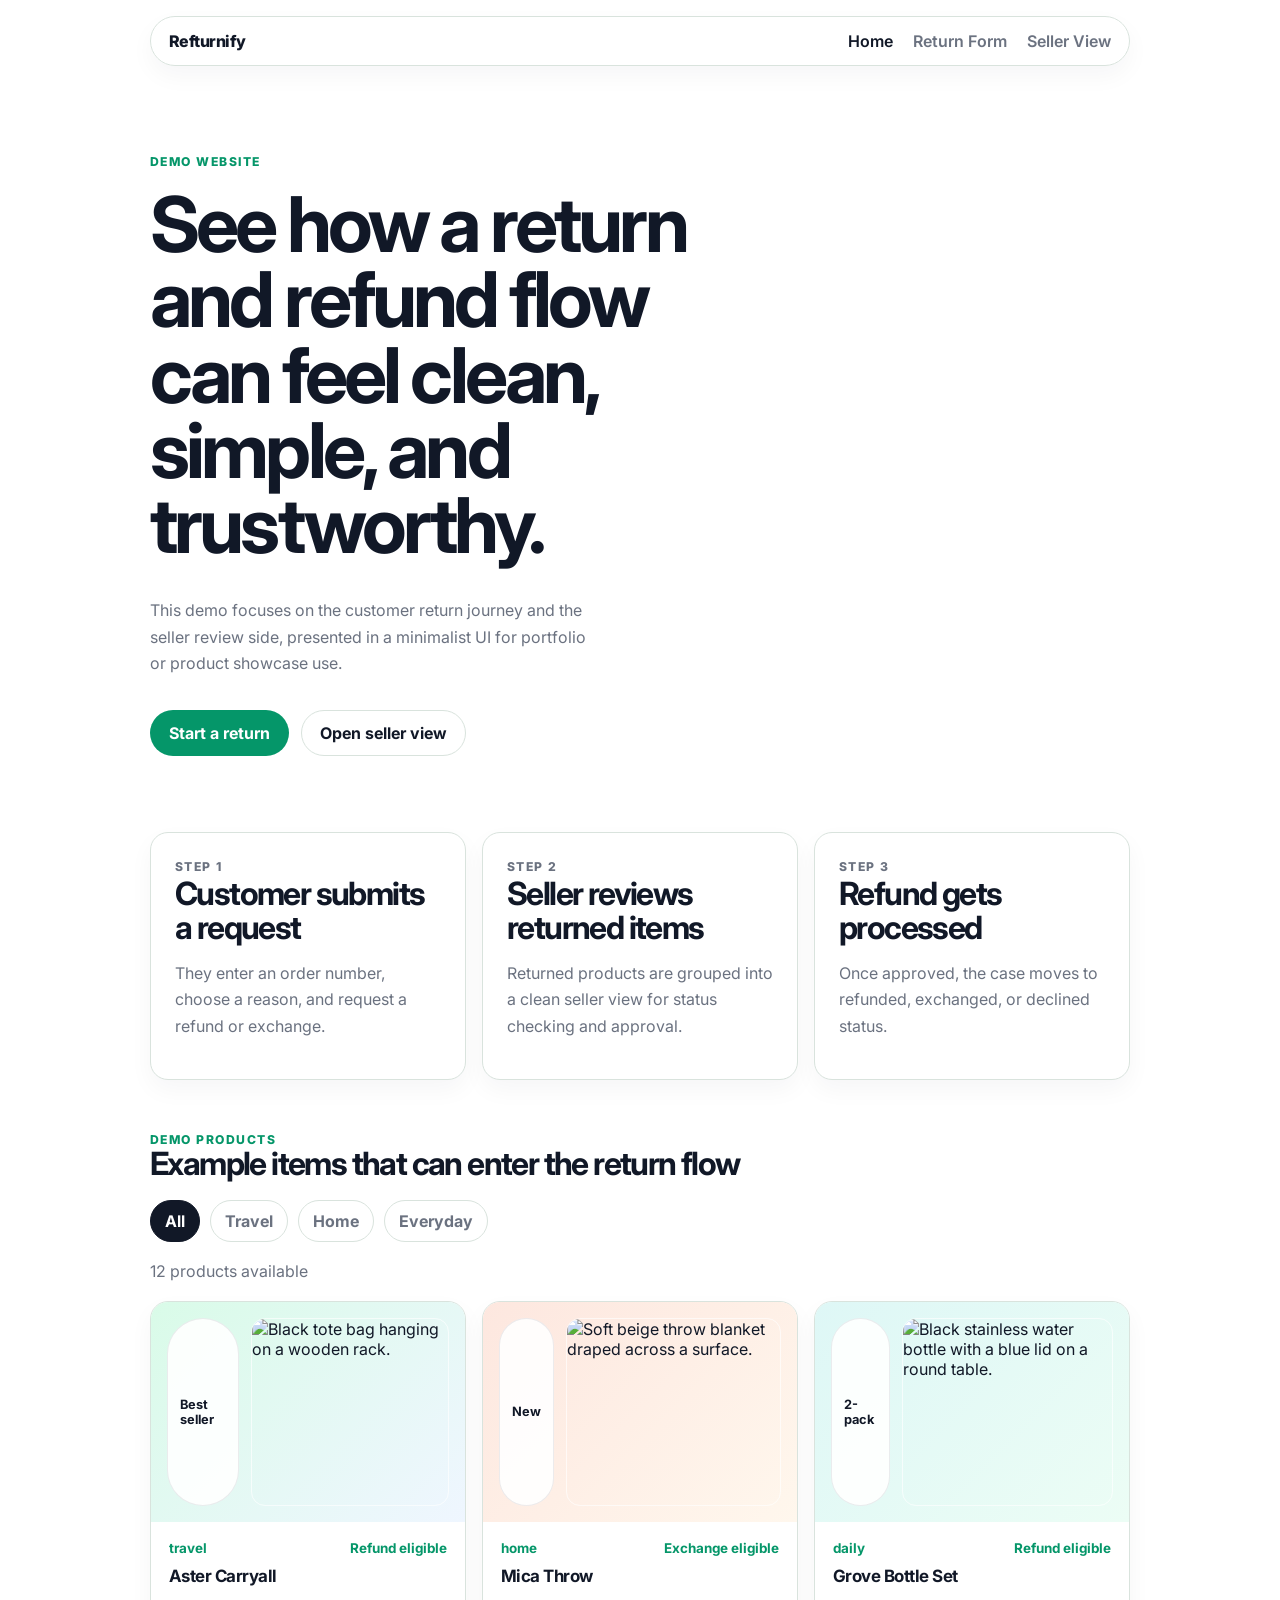
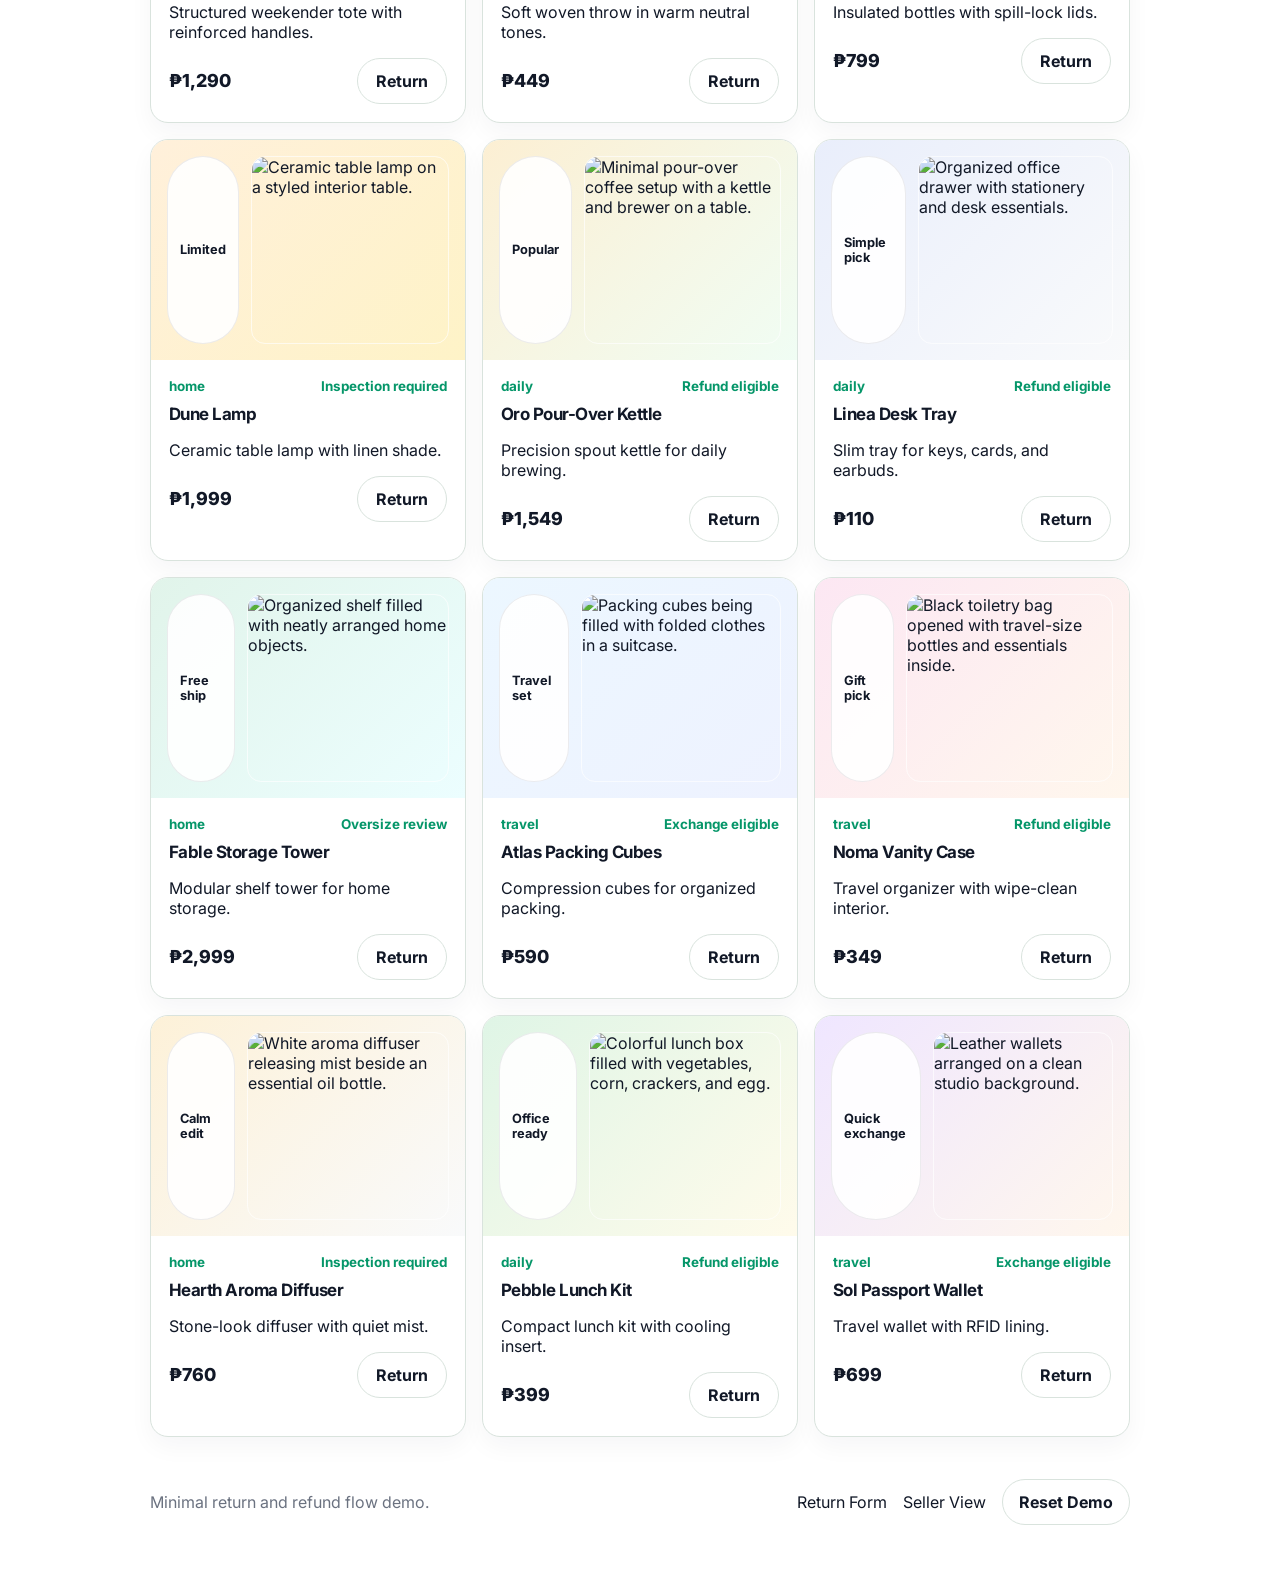
==== index.html @ a5a80f23 "first commit" ====
<!DOCTYPE html>
<html lang="en">
  <head>
    <meta charset="UTF-8" />
    <meta name="viewport" content="width=device-width, initial-scale=1.0" />
    <title>Refturnify Demo</title>
    <meta
      name="description"
      content="Minimal return and refund demo website with a customer return flow and a seller review view."
    />
    <link rel="preconnect" href="https://fonts.googleapis.com" />
    <link rel="preconnect" href="https://fonts.gstatic.com" crossorigin />
    <link
      href="https://fonts.googleapis.com/css2?family=Inter:wght@400;500;600;700;800&display=swap"
      rel="stylesheet"
    />
    <link rel="stylesheet" href="styles.css" />
  </head>
  <body data-page="home">
    <header class="site-shell">
      <nav class="topbar" aria-label="Primary navigation">
        <a class="brand" href="index.html">Refturnify</a>
        <button class="menu-toggle" type="button" aria-expanded="false" aria-controls="site-nav">
          Menu
        </button>
        <div class="nav-links" id="site-nav">
          <a href="index.html">Home</a>
          <a href="returns.html">Return Form</a>
          <a href="account.html">Seller View</a>
        </div>
      </nav>
    </header>

    <main class="site-shell">
      <section class="hero minimal-hero">
        <p class="eyebrow">Demo website</p>
        <h1>See how a return and refund flow can feel clean, simple, and trustworthy.</h1>
        <p class="hero-text narrow">
          This demo focuses on the customer return journey and the seller review side,
          presented in a minimalist UI for portfolio or product showcase use.
        </p>
        <div class="hero-actions">
          <a class="button button-primary" href="returns.html">Start a return</a>
          <a class="button button-secondary" href="account.html">Open seller view</a>
        </div>
      </section>

      <section class="section-spacing">
        <div class="simple-grid">
          <article class="simple-card">
            <p class="eyebrow">Step 1</p>
            <h2>Customer submits a request</h2>
            <p>They enter an order number, choose a reason, and request a refund or exchange.</p>
          </article>
          <article class="simple-card">
            <p class="eyebrow">Step 2</p>
            <h2>Seller reviews returned items</h2>
            <p>Returned products are grouped into a clean seller view for status checking and approval.</p>
          </article>
          <article class="simple-card">
            <p class="eyebrow">Step 3</p>
            <h2>Refund gets processed</h2>
            <p>Once approved, the case moves to refunded, exchanged, or declined status.</p>
          </article>
        </div>
      </section>

      <section class="section-spacing">
        <div class="section-heading single-column">
          <div>
            <p class="eyebrow">Demo products</p>
            <h2>Example items that can enter the return flow</h2>
          </div>
        </div>
        <div class="catalog-filters" aria-label="Catalog filters">
          <button class="chip is-active" data-filter="all" type="button">All</button>
          <button class="chip" data-filter="travel" type="button">Travel</button>
          <button class="chip" data-filter="home" type="button">Home</button>
          <button class="chip" data-filter="daily" type="button">Everyday</button>
        </div>
        <p class="results-count" id="results-count">12 products available</p>
        <div class="product-grid" id="product-grid" aria-live="polite"></div>
      </section>
    </main>

    <footer class="site-shell footer">
      <p>Minimal return and refund flow demo.</p>
      <div class="footer-actions">
        <div class="footer-links">
          <a href="returns.html">Return Form</a>
          <a href="account.html">Seller View</a>
        </div>
        <button class="button button-secondary button-quiet" id="reset-demo" type="button">
          Reset Demo
        </button>
      </div>
    </footer>

    <script src="script.js"></script>
  </body>
</html>
---- styles.css ----
:root {
  --bg: #ffffff;
  --surface: #ffffff;
  --surface-soft: #f7faf8;
  --ink: #111827;
  --muted: #6b7280;
  --line: #d9e3dd;
  --primary: #059669;
  --primary-soft: #ecfdf5;
  --accent: #f97316;
  --shadow: 0 10px 24px rgba(17, 24, 39, 0.04);
  --radius: 18px;
  --site-width: min(980px, calc(100vw - 32px));
}

* {
  box-sizing: border-box;
}

html {
  scroll-behavior: smooth;
}

body {
  margin: 0;
  font-family: "Inter", "Segoe UI", sans-serif;
  color: var(--ink);
  background: var(--bg);
}

a {
  color: inherit;
  text-decoration: none;
}

button,
input,
select,
textarea {
  font: inherit;
}

.site-shell {
  width: var(--site-width);
  margin: 0 auto;
}

.topbar {
  position: sticky;
  top: 16px;
  z-index: 20;
  margin-top: 16px;
  padding: 14px 18px;
  display: flex;
  align-items: center;
  justify-content: space-between;
  gap: 16px;
  border: 1px solid var(--line);
  border-radius: 999px;
  background: rgba(255, 255, 255, 0.95);
  box-shadow: var(--shadow);
}

.brand {
  font-size: 1rem;
  font-weight: 800;
  letter-spacing: -0.03em;
}

.nav-links {
  display: flex;
  align-items: center;
  gap: 20px;
}

.nav-links a {
  color: var(--muted);
  font-weight: 600;
}

.nav-links a[aria-current="page"],
.nav-links a:hover {
  color: var(--ink);
}

.menu-toggle {
  display: none;
  padding: 10px 14px;
  border: 1px solid var(--line);
  border-radius: 999px;
  background: var(--surface);
}

.hero,
.inner-hero {
  padding: 88px 0 24px;
}

.minimal-hero,
.simple-hero {
  display: grid;
  gap: 18px;
}

.eyebrow {
  margin: 0;
  color: var(--primary);
  text-transform: uppercase;
  letter-spacing: 0.12em;
  font-size: 0.76rem;
  font-weight: 800;
}

h1,
h2 {
  margin: 0;
  letter-spacing: -0.05em;
}

h1 {
  max-width: 11ch;
  font-size: clamp(2.7rem, 7vw, 4.8rem);
  line-height: 0.98;
}

h2 {
  font-size: clamp(1.4rem, 4vw, 2rem);
  line-height: 1.04;
}

.hero-text,
.simple-card p,
.footer p,
.results-count,
.timeline span,
.table-row,
label {
  color: var(--muted);
  line-height: 1.65;
}

.narrow {
  max-width: 44ch;
}

.hero-actions {
  display: flex;
  gap: 12px;
  flex-wrap: wrap;
}

.button,
.chip {
  cursor: pointer;
}

.button {
  display: inline-flex;
  align-items: center;
  justify-content: center;
  padding: 12px 18px;
  border-radius: 999px;
  border: 1px solid transparent;
  font-weight: 700;
  transition:
    background-color 0.2s ease,
    border-color 0.2s ease,
    color 0.2s ease,
    transform 0.2s ease;
}

.button:disabled,
.line-item-remove:disabled,
.status-select:disabled {
  cursor: wait;
  opacity: 0.72;
}

.button:hover,
.chip:hover,
.simple-card:hover,
.product-card:hover {
  transform: translateY(-1px);
}

.button-primary {
  color: white;
  background: var(--primary);
}

.button-secondary {
  color: var(--ink);
  background: var(--surface);
  border-color: var(--line);
}

.button-quiet {
  padding-inline: 16px;
}

.button-disabled {
  color: #94a3b8;
  background: #f8fafc;
  border-color: #dbe4ea;
  cursor: not-allowed;
  pointer-events: none;
}

.full-width {
  width: 100%;
}

.section-spacing {
  padding-top: 52px;
}

.simple-grid,
.product-grid,
.dashboard-grid,
.return-layout {
  display: grid;
  gap: 16px;
}

.simple-grid {
  grid-template-columns: repeat(3, minmax(0, 1fr));
}

.simple-card,
.product-card,
.form-card {
  border: 1px solid var(--line);
  border-radius: var(--radius);
  background: var(--surface);
  box-shadow: var(--shadow);
}

.simple-card,
.form-card,
.seller-table-card {
  padding: 24px;
}

.section-heading {
  margin-bottom: 20px;
}

.single-column {
  display: block;
}

.catalog-filters {
  display: flex;
  gap: 10px;
  flex-wrap: wrap;
  margin-bottom: 16px;
}

.chip {
  padding: 10px 14px;
  border: 1px solid var(--line);
  border-radius: 999px;
  background: var(--surface);
  color: var(--muted);
  font-weight: 700;
}

.chip.is-active {
  color: white;
  background: var(--ink);
  border-color: var(--ink);
}

.results-count {
  margin: 0 0 16px;
}

.product-grid {
  grid-template-columns: repeat(3, minmax(0, 1fr));
}

.product-card {
  overflow: hidden;
}

.product-visual {
  min-height: 220px;
  padding: 16px;
  display: flex;
  align-items: stretch;
  justify-content: space-between;
  background: var(--card-bg, #f3f4f6);
  gap: 12px;
}

.product-pill,
.status-pill {
  display: inline-flex;
  align-items: center;
  padding: 8px 12px;
  border-radius: 999px;
  border: 1px solid rgba(17, 24, 39, 0.08);
  background: rgba(255, 255, 255, 0.9);
  color: var(--ink);
  font-size: 0.8rem;
  font-weight: 700;
}

.product-shape {
  width: 72px;
  height: 96px;
  border-radius: 20px;
  background: rgba(255, 255, 255, 0.78);
  border: 1px solid rgba(255, 255, 255, 0.6);
}

.product-image {
  width: 100%;
  min-width: 0;
  height: 188px;
  object-fit: cover;
  border-radius: 14px;
  border: 1px solid rgba(255, 255, 255, 0.65);
}

.product-body {
  padding: 18px;
}

.product-body h3 {
  margin: 0 0 8px;
  font-size: 1.06rem;
  letter-spacing: -0.03em;
}

.product-return-note {
  margin: 0 0 12px;
  color: var(--primary);
  font-size: 0.92rem;
  line-height: 1.5;
}

.product-meta,
.policy-label,
.product-footer {
  display: flex;
  align-items: center;
  justify-content: space-between;
  gap: 12px;
}

.product-meta,
.policy-label {
  margin-bottom: 10px;
  font-size: 0.84rem;
  font-weight: 700;
  color: var(--primary);
}

.price {
  font-size: 1.12rem;
  font-weight: 800;
  color: var(--ink);
}

.return-layout {
  grid-template-columns: 1.2fr 0.8fr;
  align-items: start;
}

.return-form {
  display: grid;
  gap: 16px;
}

.line-items-block {
  display: grid;
  gap: 16px;
}

.line-items-heading,
.return-item-top,
.request-card-header,
.request-item-main,
.request-card-meta,
.status-control,
.proof-gallery,
.upload-preview {
  display: flex;
  gap: 12px;
}

.line-items-heading,
.return-item-top,
.request-card-header {
  align-items: center;
  justify-content: space-between;
}

.line-items-list,
.request-stack {
  display: grid;
  gap: 16px;
}

.request-item-list {
  display: grid;
  gap: 0;
}

.return-item-block,
.request-card {
  border: 1px solid var(--line);
  border-radius: 18px;
  background: var(--surface);
}

.return-item-block {
  padding: 18px;
}

.line-item-grid {
  display: grid;
  grid-template-columns: 1.2fr 0.8fr;
  gap: 14px;
}

.line-item-remove {
  padding: 8px 12px;
  border: 1px solid var(--line);
  border-radius: 999px;
  background: var(--surface);
  color: var(--muted);
}

.helper-text,
.preview-card figcaption,
.proof-card figcaption,
.empty-state {
  margin: 0;
  color: var(--muted);
  line-height: 1.55;
}

.upload-preview,
.proof-gallery {
  flex-wrap: wrap;
}

.preview-card,
.proof-card {
  margin: 0;
  width: min(132px, 100%);
}

.preview-card img,
.proof-card img {
  width: 100%;
  height: 96px;
  object-fit: cover;
  border-radius: 12px;
  border: 1px solid var(--line);
  background: var(--surface);
}

.return-form label {
  display: grid;
  gap: 8px;
  font-weight: 600;
}

input,
select,
textarea {
  width: 100%;
  padding: 14px 16px;
  border: 1px solid var(--line);
  border-radius: 14px;
  background: var(--surface);
  color: var(--ink);
}

input:focus,
select:focus,
textarea:focus,
.button:focus,
.chip:focus,
.menu-toggle:focus {
  outline: 3px solid rgba(5, 150, 105, 0.16);
  outline-offset: 2px;
}

.notice-banner {
  margin-bottom: 16px;
  padding: 14px 16px;
  border: 1px solid #b7e4cf;
  border-radius: 14px;
  background: var(--primary-soft);
  color: #065f46;
}

.notice-banner.is-error {
  border-color: #fdc9bd;
  background: #fff1ed;
  color: #c2410c;
}

.button.is-loading::before,
.status-select.is-loading {
  position: relative;
}

.button.is-loading::before {
  content: "";
  width: 14px;
  height: 14px;
  margin-right: 8px;
  border-radius: 999px;
  border: 2px solid rgba(255, 255, 255, 0.45);
  border-top-color: white;
  animation: spin 0.8s linear infinite;
}

.guide-card {
  display: grid;
  gap: 18px;
}

.timeline {
  margin: 0;
  padding: 0;
  list-style: none;
}

.simple-timeline {
  display: grid;
  gap: 14px;
}

.simple-timeline li {
  display: grid;
  grid-template-columns: auto 1fr;
  gap: 12px;
  align-items: start;
}

.seller-grid {
  grid-template-columns: repeat(3, minmax(0, 1fr));
}

.stat-card h2 {
  margin-top: 8px;
}

.seller-table-card {
  border: 1px solid var(--line);
  border-radius: var(--radius);
  background: var(--surface);
  box-shadow: var(--shadow);
}

.panel-heading {
  margin-bottom: 12px;
}

.status-pill {
  width: fit-content;
}

.status-pending {
  background: #fff7ed;
  color: #c2410c;
}

.status-approved {
  background: #ecfdf5;
  color: #047857;
}

.status-review {
  background: #eff6ff;
  color: #1d4ed8;
}

.status-refunded {
  background: #eef2ff;
  color: #4338ca;
}

.status-rejected {
  background: #fff1f2;
  color: #be123c;
}

.status-mixed {
  background: #eff6ff;
  color: #1d4ed8;
}

.request-card {
  padding: 20px;
  transition:
    transform 0.2s ease,
    box-shadow 0.2s ease,
    opacity 0.2s ease;
}

.request-card.is-processing {
  opacity: 0.68;
  transform: scale(0.995);
}

.request-card-header {
  margin-bottom: 12px;
}

.request-card h3,
.request-item-copy h4 {
  margin: 0;
  letter-spacing: -0.03em;
}

.request-card-meta {
  flex-wrap: wrap;
  margin-bottom: 12px;
  color: var(--muted);
  font-size: 0.94rem;
}

.request-item-card {
  padding: 16px 0;
  border-top: 1px solid var(--line);
}

.request-item-main {
  align-items: center;
  margin-bottom: 14px;
}

.request-item-image {
  width: 80px;
  height: 80px;
  object-fit: cover;
  border-radius: 14px;
  border: 1px solid var(--line);
  background: var(--surface);
}

.request-item-copy {
  display: grid;
  gap: 6px;
}

.request-item-copy p {
  margin: 0;
  color: var(--muted);
}

.status-control {
  margin-top: 16px;
  flex-direction: column;
  align-items: flex-start;
  color: var(--ink);
  font-weight: 700;
}

.status-control select {
  max-width: 260px;
}

.request-history-card {
  padding: 24px;
}

.dialog-backdrop {
  position: fixed;
  inset: 0;
  z-index: 80;
  display: grid;
  place-items: center;
  padding: 20px;
  background: rgba(17, 24, 39, 0.42);
  opacity: 0;
  pointer-events: none;
  transition: opacity 0.18s ease;
}

.dialog-backdrop[hidden] {
  display: none !important;
}

.dialog-backdrop.is-visible {
  opacity: 1;
  pointer-events: auto;
}

.dialog-card {
  width: min(460px, calc(100vw - 32px));
  padding: 24px;
  border: 1px solid var(--line);
  border-radius: 24px;
  background: var(--surface);
  box-shadow: 0 24px 64px rgba(17, 24, 39, 0.16);
}

.dialog-text {
  margin: 12px 0 0;
  color: var(--muted);
  line-height: 1.65;
}

.dialog-actions {
  display: flex;
  justify-content: flex-end;
  gap: 12px;
  margin-top: 20px;
}

.toast-stack {
  position: fixed;
  right: 20px;
  bottom: 20px;
  z-index: 90;
  display: grid;
  gap: 10px;
}

.toast-message {
  min-width: 260px;
  max-width: min(360px, calc(100vw - 32px));
  padding: 14px 16px;
  border: 1px solid var(--line);
  border-radius: 16px;
  background: var(--surface);
  box-shadow: var(--shadow);
  color: var(--ink);
  opacity: 0;
  transform: translateY(12px);
  transition:
    opacity 0.2s ease,
    transform 0.2s ease;
}

.toast-message.is-visible {
  opacity: 1;
  transform: translateY(0);
}

.toast-success {
  border-color: #b7e4cf;
  background: #f0fdf4;
  color: #166534;
}

.toast-error {
  border-color: #fdc9bd;
  background: #fff1ed;
  color: #c2410c;
}

.toast-info {
  border-color: #bfdbfe;
  background: #eff6ff;
  color: #1d4ed8;
}

.footer {
  display: flex;
  align-items: center;
  justify-content: space-between;
  gap: 16px;
  padding: 36px 0 48px;
}

.footer-links {
  display: flex;
  gap: 16px;
  flex-wrap: wrap;
}

.footer-actions {
  display: flex;
  align-items: center;
  gap: 16px;
  flex-wrap: wrap;
}

@media (max-width: 900px) {
  .simple-grid,
  .product-grid,
  .seller-grid,
  .return-layout {
    grid-template-columns: 1fr;
  }

  .line-item-grid {
    grid-template-columns: 1fr;
  }
}

@media (max-width: 760px) {
  .menu-toggle {
    display: inline-flex;
  }

  .nav-links {
    width: 100%;
    display: none;
    flex-direction: column;
    align-items: flex-start;
  }

  .topbar.is-open .nav-links {
    display: flex;
  }

  .topbar {
    border-radius: 24px;
    flex-wrap: wrap;
    align-items: flex-start;
  }

  h1 {
    max-width: none;
  }

  .footer {
    flex-direction: column;
    align-items: flex-start;
  }

  .footer-actions {
    flex-direction: column;
    align-items: flex-start;
  }

  .line-items-heading,
  .request-card-header,
  .request-item-main {
    flex-direction: column;
    align-items: flex-start;
  }

  .dialog-actions {
    flex-direction: column-reverse;
  }

  .toast-stack {
    right: 16px;
    left: 16px;
    bottom: 16px;
  }

  .toast-message {
    min-width: 0;
    max-width: none;
  }
}

@media (prefers-reduced-motion: reduce) {
  html {
    scroll-behavior: auto;
  }

  *,
  *::before,
  *::after {
    transition: none !important;
    animation: none !important;
  }
}

@keyframes spin {
  to {
    transform: rotate(360deg);
  }
}
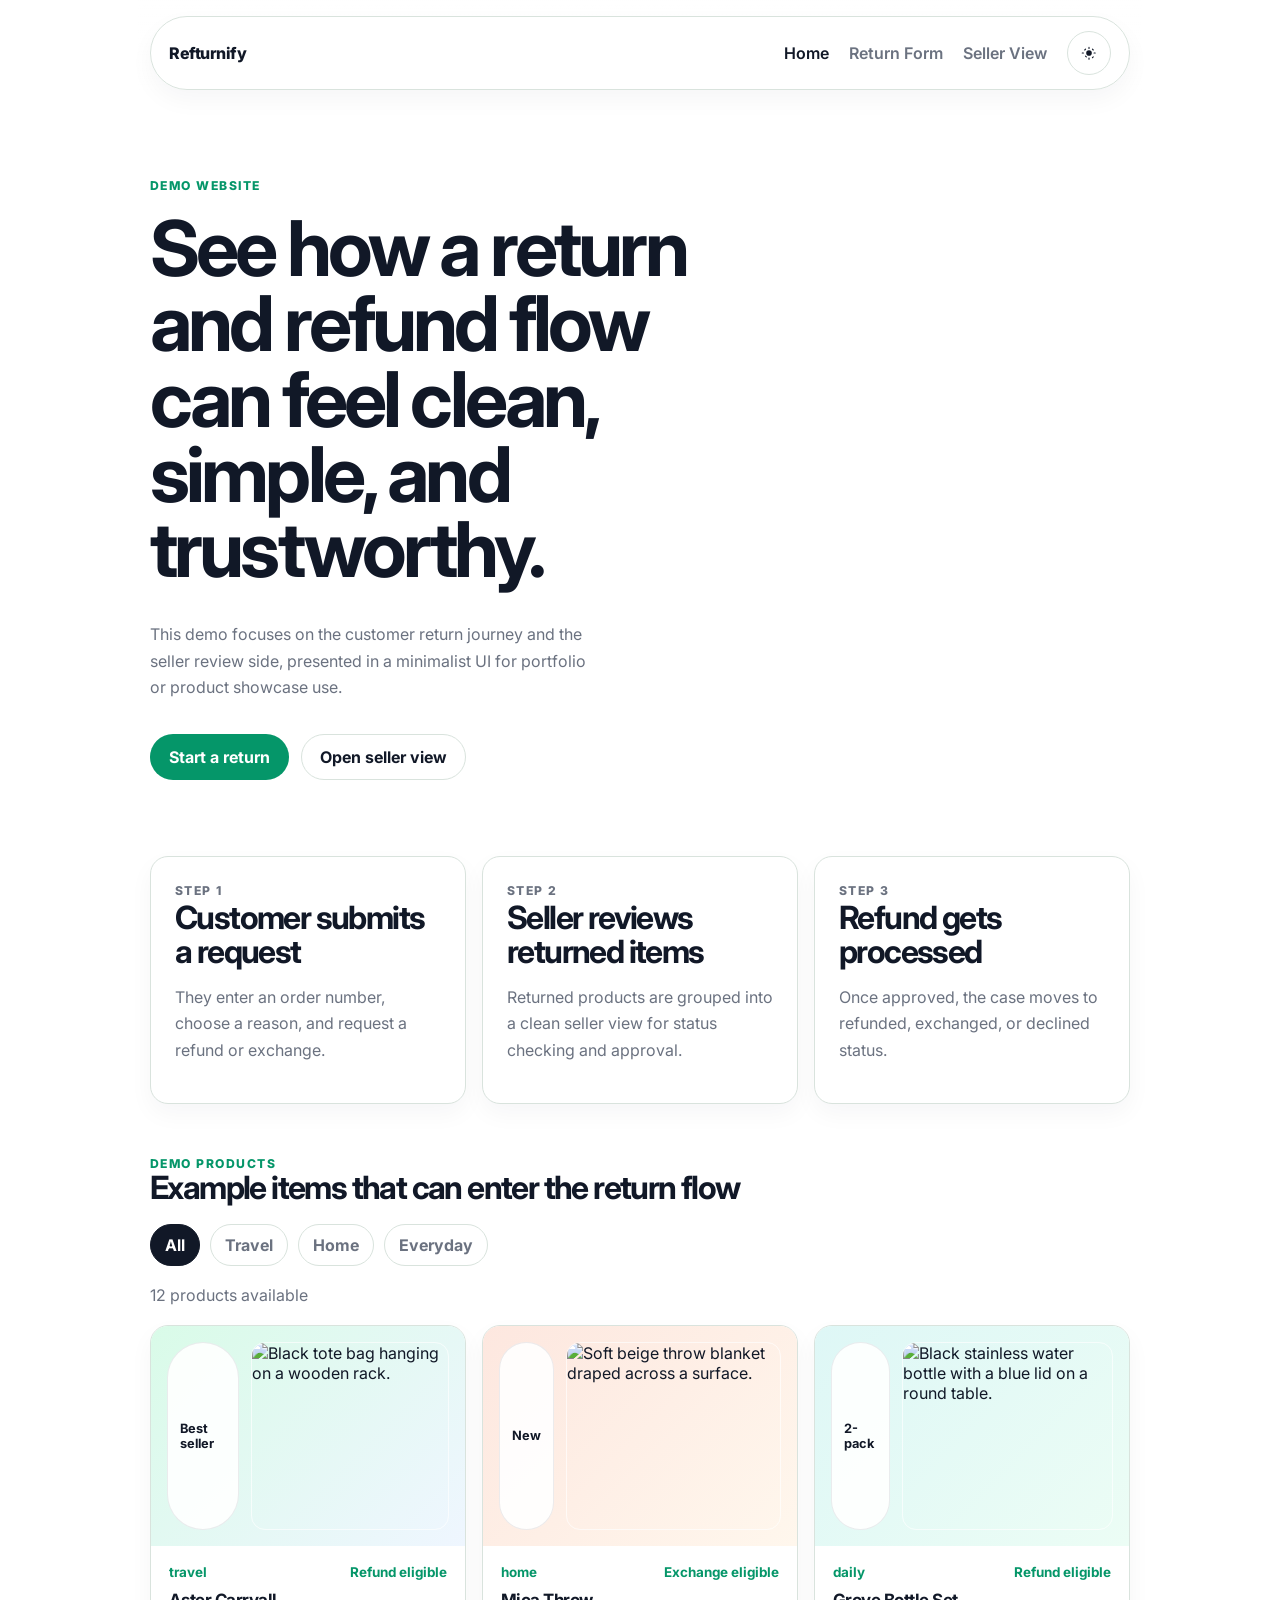
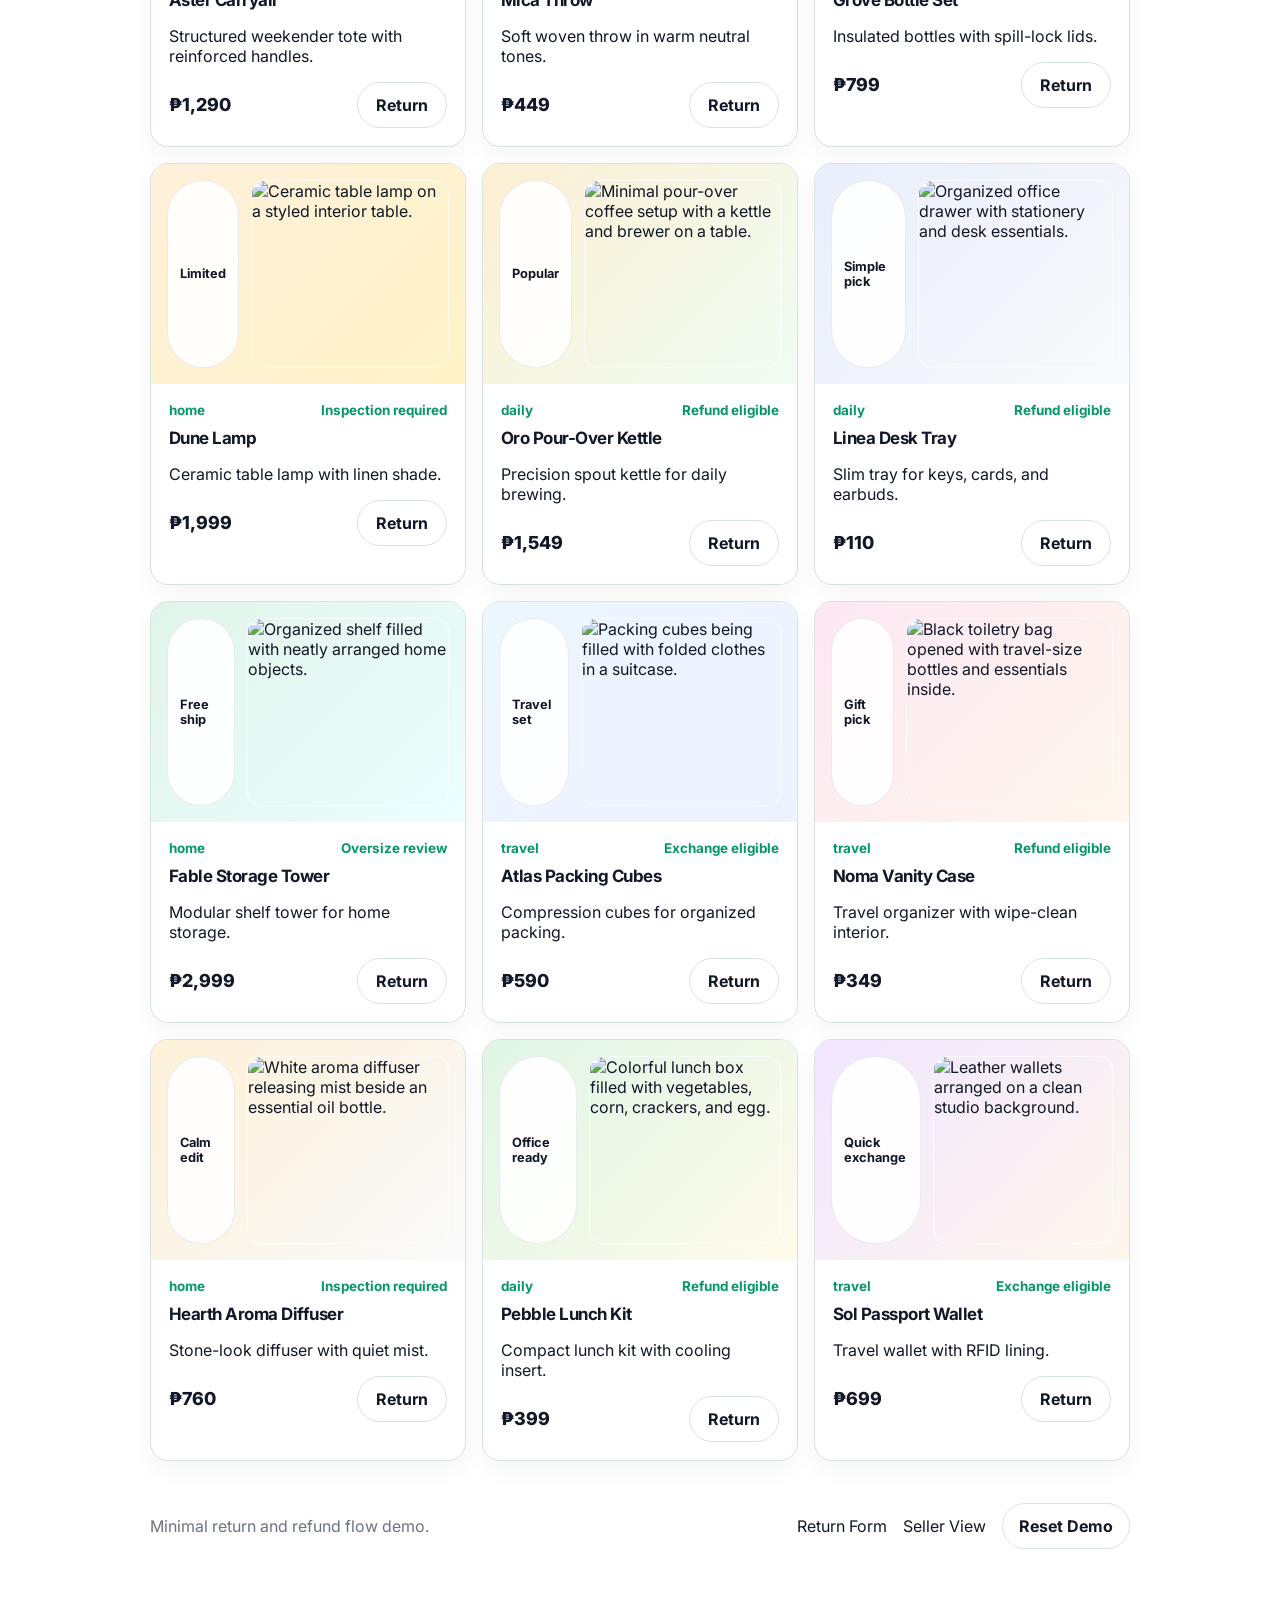
==== commit 252daede: "Changes 21" ====
--- a/index.html
+++ b/index.html
@@ -14,10 +14,22 @@
       href="https://fonts.googleapis.com/css2?family=Inter:wght@400;500;600;700;800&display=swap"
       rel="stylesheet"
     />
+    <script>
+      (() => {
+        const storedTheme = localStorage.getItem("refturnify-theme");
+        const resolvedTheme =
+          storedTheme === "light" || storedTheme === "dark"
+            ? storedTheme
+            : window.matchMedia("(prefers-color-scheme: dark)").matches
+              ? "dark"
+              : "light";
+        document.documentElement.setAttribute("data-theme", resolvedTheme);
+      })();
+    </script>
     <link rel="stylesheet" href="styles.css" />
   </head>
   <body data-page="home">
-    <header class="site-shell">
+    <header class="site-shell site-header">
       <nav class="topbar" aria-label="Primary navigation">
         <a class="brand" href="index.html">Refturnify</a>
         <button class="menu-toggle" type="button" aria-expanded="false" aria-controls="site-nav">
@@ -27,6 +39,25 @@
           <a href="index.html">Home</a>
           <a href="returns.html">Return Form</a>
           <a href="account.html">Seller View</a>
+          <button
+            class="theme-toggle"
+            id="theme-toggle"
+            type="button"
+            aria-label="Switch to dark mode"
+            aria-pressed="false"
+            title="Toggle dark mode"
+          >
+            <span class="theme-toggle-icon theme-toggle-sun" aria-hidden="true">
+              <svg viewBox="0 0 24 24" focusable="false">
+                <path d="M12 3.75a.75.75 0 0 1 .75.75v1.5a.75.75 0 0 1-1.5 0V4.5a.75.75 0 0 1 .75-.75Zm0 14.25a.75.75 0 0 1 .75.75v1.5a.75.75 0 0 1-1.5 0v-1.5A.75.75 0 0 1 12 18Zm8.25-6.75a.75.75 0 0 1 0 1.5h-1.5a.75.75 0 0 1 0-1.5h1.5ZM5.25 12a.75.75 0 0 1-.75.75H3a.75.75 0 0 1 0-1.5h1.5a.75.75 0 0 1 .75.75Zm10.834-5.584a.75.75 0 0 1 1.06 0l1.061 1.061a.75.75 0 1 1-1.06 1.06l-1.061-1.06a.75.75 0 0 1 0-1.061ZM6.856 15.644a.75.75 0 0 1 1.06 0l1.061 1.061a.75.75 0 0 1-1.06 1.06l-1.061-1.06a.75.75 0 0 1 0-1.061Zm11.349 1.06a.75.75 0 0 1 0 1.061l-1.06 1.06a.75.75 0 1 1-1.061-1.06l1.06-1.06a.75.75 0 0 1 1.061 0ZM7.917 6.416a.75.75 0 0 1 0 1.06L6.856 8.538a.75.75 0 1 1-1.06-1.06l1.06-1.062a.75.75 0 0 1 1.061 0ZM12 8.25A3.75 3.75 0 1 1 8.25 12 3.75 3.75 0 0 1 12 8.25Z" />
+              </svg>
+            </span>
+            <span class="theme-toggle-icon theme-toggle-moon" aria-hidden="true">
+              <svg viewBox="0 0 24 24" focusable="false">
+                <path d="M21.752 15.002A9.718 9.718 0 0 1 18 15.75C12.615 15.75 8.25 11.385 8.25 6c0-1.312.259-2.563.728-3.706a.75.75 0 0 0-.966-.98A10.5 10.5 0 1 0 22.686 15.97a.75.75 0 0 0-.934-.968Z" />
+              </svg>
+            </span>
+          </button>
         </div>
       </nav>
     </header>
--- a/styles.css
+++ b/styles.css
@@ -1,4 +1,5 @@
 :root {
+  color-scheme: light;
   --bg: #ffffff;
   --surface: #ffffff;
   --surface-soft: #f7faf8;
@@ -9,8 +10,24 @@
   --primary-soft: #ecfdf5;
   --accent: #f97316;
   --shadow: 0 10px 24px rgba(17, 24, 39, 0.04);
+  --header-shadow: 0 18px 40px rgba(17, 24, 39, 0.08);
   --radius: 18px;
   --site-width: min(980px, calc(100vw - 32px));
+}
+
+:root[data-theme="dark"] {
+  color-scheme: dark;
+  --bg: #0f172a;
+  --surface: #111c31;
+  --surface-soft: #16243d;
+  --ink: #e5eefb;
+  --muted: #94a3b8;
+  --line: #25324c;
+  --primary: #34d399;
+  --primary-soft: rgba(52, 211, 153, 0.14);
+  --accent: #fb923c;
+  --shadow: 0 18px 40px rgba(2, 6, 23, 0.28);
+  --header-shadow: 0 22px 52px rgba(2, 6, 23, 0.34);
 }
 
 * {
@@ -26,6 +43,9 @@
   font-family: "Inter", "Segoe UI", sans-serif;
   color: var(--ink);
   background: var(--bg);
+  transition:
+    background-color 0.2s ease,
+    color 0.2s ease;
 }
 
 a {
@@ -45,11 +65,15 @@
   margin: 0 auto;
 }
 
+.site-header {
+  position: sticky;
+  top: 0;
+  z-index: 40;
+  padding-top: 16px;
+}
+
 .topbar {
-  position: sticky;
-  top: 16px;
   z-index: 20;
-  margin-top: 16px;
   padding: 14px 18px;
   display: flex;
   align-items: center;
@@ -59,6 +83,32 @@
   border-radius: 999px;
   background: rgba(255, 255, 255, 0.95);
   box-shadow: var(--shadow);
+  backdrop-filter: blur(18px);
+}
+
+:root[data-theme="dark"] .topbar {
+  background: rgba(17, 28, 49, 0.92);
+}
+
+.site-header::before {
+  content: "";
+  position: absolute;
+  inset: 0 -12px auto;
+  height: 92px;
+  background: linear-gradient(to bottom, rgba(255, 255, 255, 0.95), rgba(255, 255, 255, 0));
+  pointer-events: none;
+}
+
+:root[data-theme="dark"] .site-header::before {
+  background: linear-gradient(to bottom, rgba(15, 23, 42, 0.96), rgba(15, 23, 42, 0));
+}
+
+.site-header .topbar {
+  position: relative;
+}
+
+.site-header.is-stuck .topbar {
+  box-shadow: var(--header-shadow);
 }
 
 .brand {
@@ -89,6 +139,58 @@
   border: 1px solid var(--line);
   border-radius: 999px;
   background: var(--surface);
+}
+
+.theme-toggle {
+  width: 44px;
+  height: 44px;
+  padding: 0;
+  display: inline-grid;
+  place-items: center;
+  border: 1px solid var(--line);
+  border-radius: 999px;
+  background: var(--surface);
+  color: var(--ink);
+  cursor: pointer;
+  transition:
+    transform 0.2s ease,
+    border-color 0.2s ease,
+    background-color 0.2s ease,
+    color 0.2s ease;
+}
+
+.theme-toggle:hover {
+  transform: translateY(-1px);
+}
+
+.theme-toggle-icon {
+  grid-area: 1 / 1;
+  width: 18px;
+  height: 18px;
+  transition:
+    opacity 0.2s ease,
+    transform 0.2s ease;
+}
+
+.theme-toggle-icon svg {
+  width: 100%;
+  height: 100%;
+  fill: currentColor;
+}
+
+.theme-toggle-moon {
+  opacity: 0;
+  transform: scale(0.7) rotate(-18deg);
+}
+
+:root[data-theme="dark"] .theme-toggle-sun {
+  opacity: 0;
+  transform: scale(0.7) rotate(18deg);
+}
+
+:root[data-theme="dark"] .theme-toggle-moon {
+  opacity: 1;
+  transform: scale(1) rotate(0deg);
 }
 
 .hero,
@@ -206,6 +308,12 @@
   pointer-events: none;
 }
 
+:root[data-theme="dark"] .button-disabled {
+  color: #64748b;
+  background: #162033;
+  border-color: #2b3a56;
+}
+
 .full-width {
   width: 100%;
 }
@@ -306,6 +414,12 @@
   font-weight: 700;
 }
 
+:root[data-theme="dark"] .product-pill,
+:root[data-theme="dark"] .status-pill {
+  border-color: rgba(148, 163, 184, 0.16);
+  background: rgba(17, 28, 49, 0.88);
+}
+
 .product-shape {
   width: 72px;
   height: 96px;
@@ -485,7 +599,8 @@
 textarea:focus,
 .button:focus,
 .chip:focus,
-.menu-toggle:focus {
+.menu-toggle:focus,
+.theme-toggle:focus {
   outline: 3px solid rgba(5, 150, 105, 0.16);
   outline-offset: 2px;
 }
@@ -503,6 +618,18 @@
   border-color: #fdc9bd;
   background: #fff1ed;
   color: #c2410c;
+}
+
+:root[data-theme="dark"] .notice-banner {
+  border-color: #1d5f4c;
+  background: rgba(16, 185, 129, 0.14);
+  color: #9ef3cf;
+}
+
+:root[data-theme="dark"] .notice-banner.is-error {
+  border-color: #7c2d12;
+  background: rgba(249, 115, 22, 0.12);
+  color: #fdba74;
 }
 
 .button.is-loading::before,
@@ -764,6 +891,42 @@
   color: #1d4ed8;
 }
 
+:root[data-theme="dark"] .status-pending {
+  background: rgba(249, 115, 22, 0.12);
+  color: #fdba74;
+}
+
+:root[data-theme="dark"] .status-approved {
+  background: rgba(52, 211, 153, 0.14);
+  color: #86efac;
+}
+
+:root[data-theme="dark"] .status-review,
+:root[data-theme="dark"] .status-mixed,
+:root[data-theme="dark"] .toast-info {
+  background: rgba(59, 130, 246, 0.14);
+  color: #93c5fd;
+  border-color: #1e3a8a;
+}
+
+:root[data-theme="dark"] .status-refunded {
+  background: rgba(129, 140, 248, 0.16);
+  color: #c7d2fe;
+}
+
+:root[data-theme="dark"] .status-rejected,
+:root[data-theme="dark"] .toast-error {
+  background: rgba(244, 63, 94, 0.14);
+  color: #fda4af;
+  border-color: #881337;
+}
+
+:root[data-theme="dark"] .toast-success {
+  border-color: #166534;
+  background: rgba(34, 197, 94, 0.14);
+  color: #86efac;
+}
+
 .footer {
   display: flex;
   align-items: center;
@@ -803,8 +966,13 @@
     display: inline-flex;
   }
 
+  .menu-toggle {
+    order: 2;
+  }
+
   .nav-links {
     width: 100%;
+    order: 3;
     display: none;
     flex-direction: column;
     align-items: flex-start;
